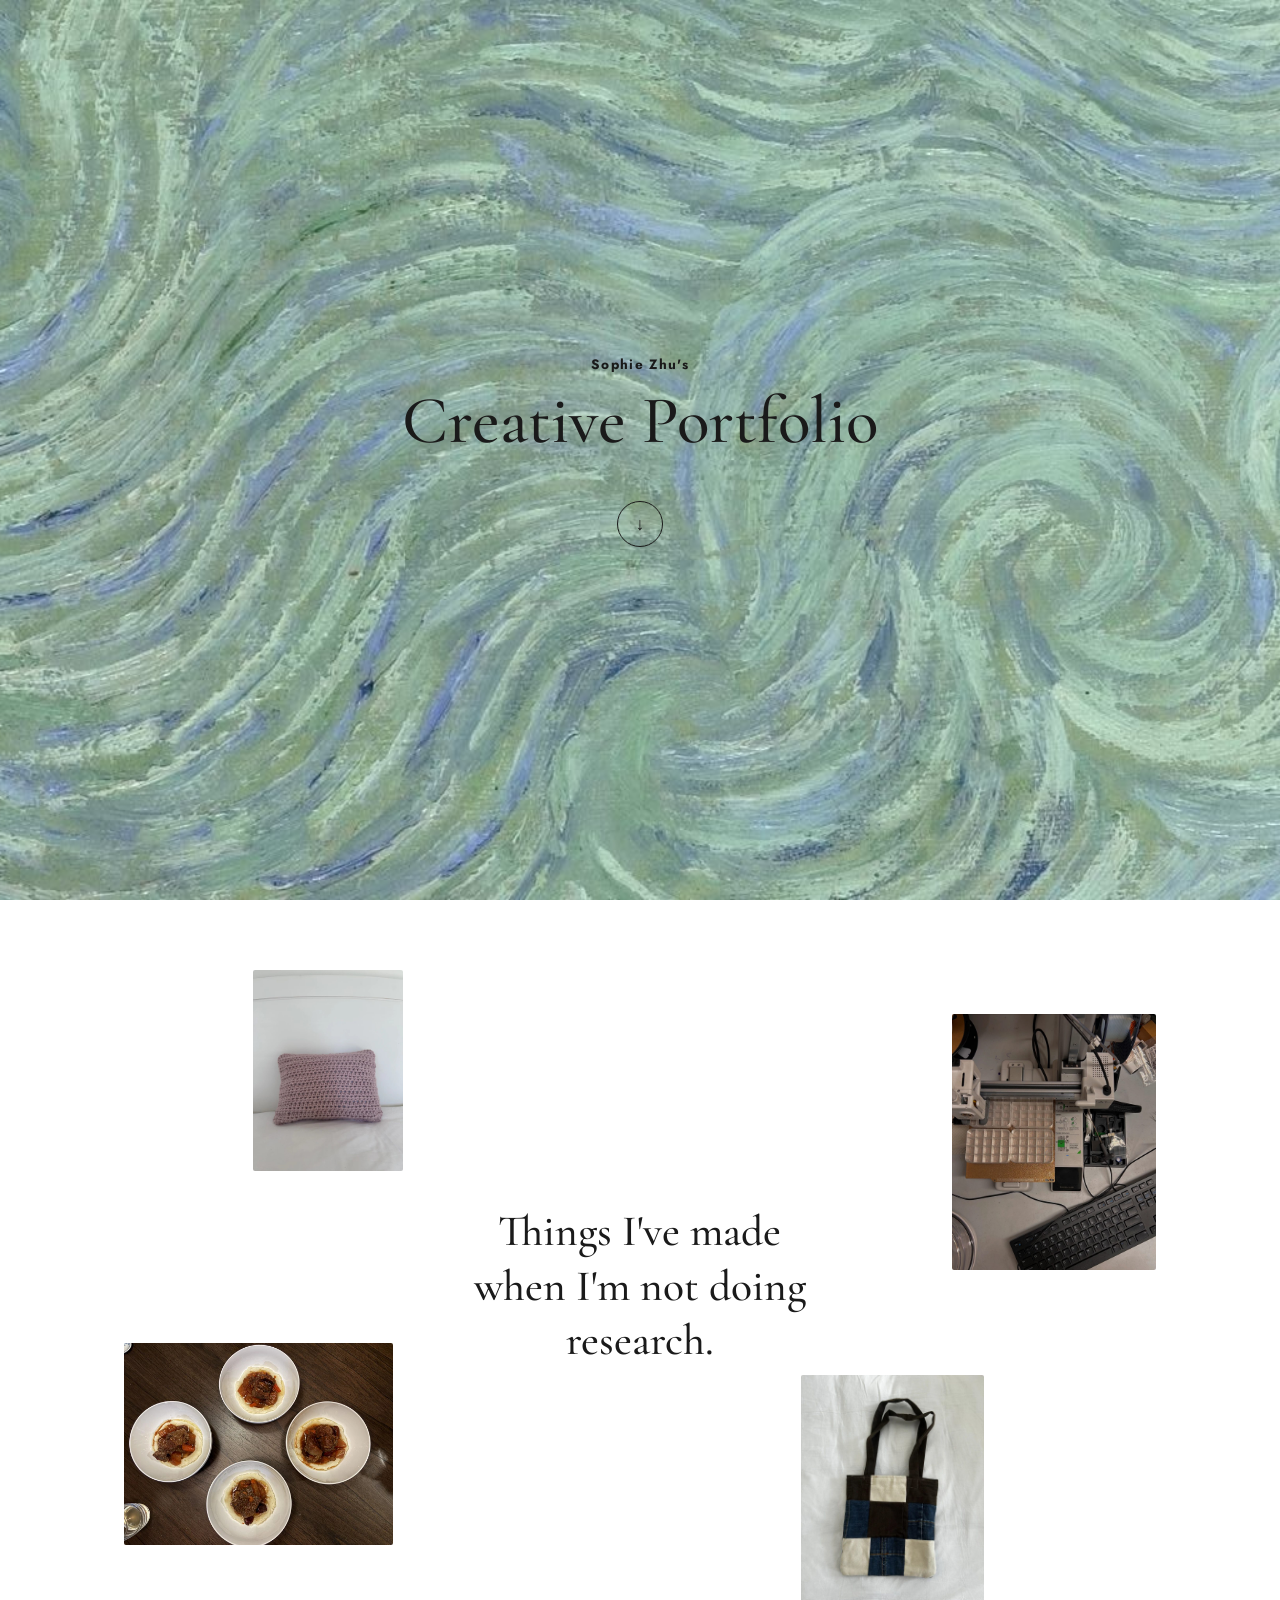
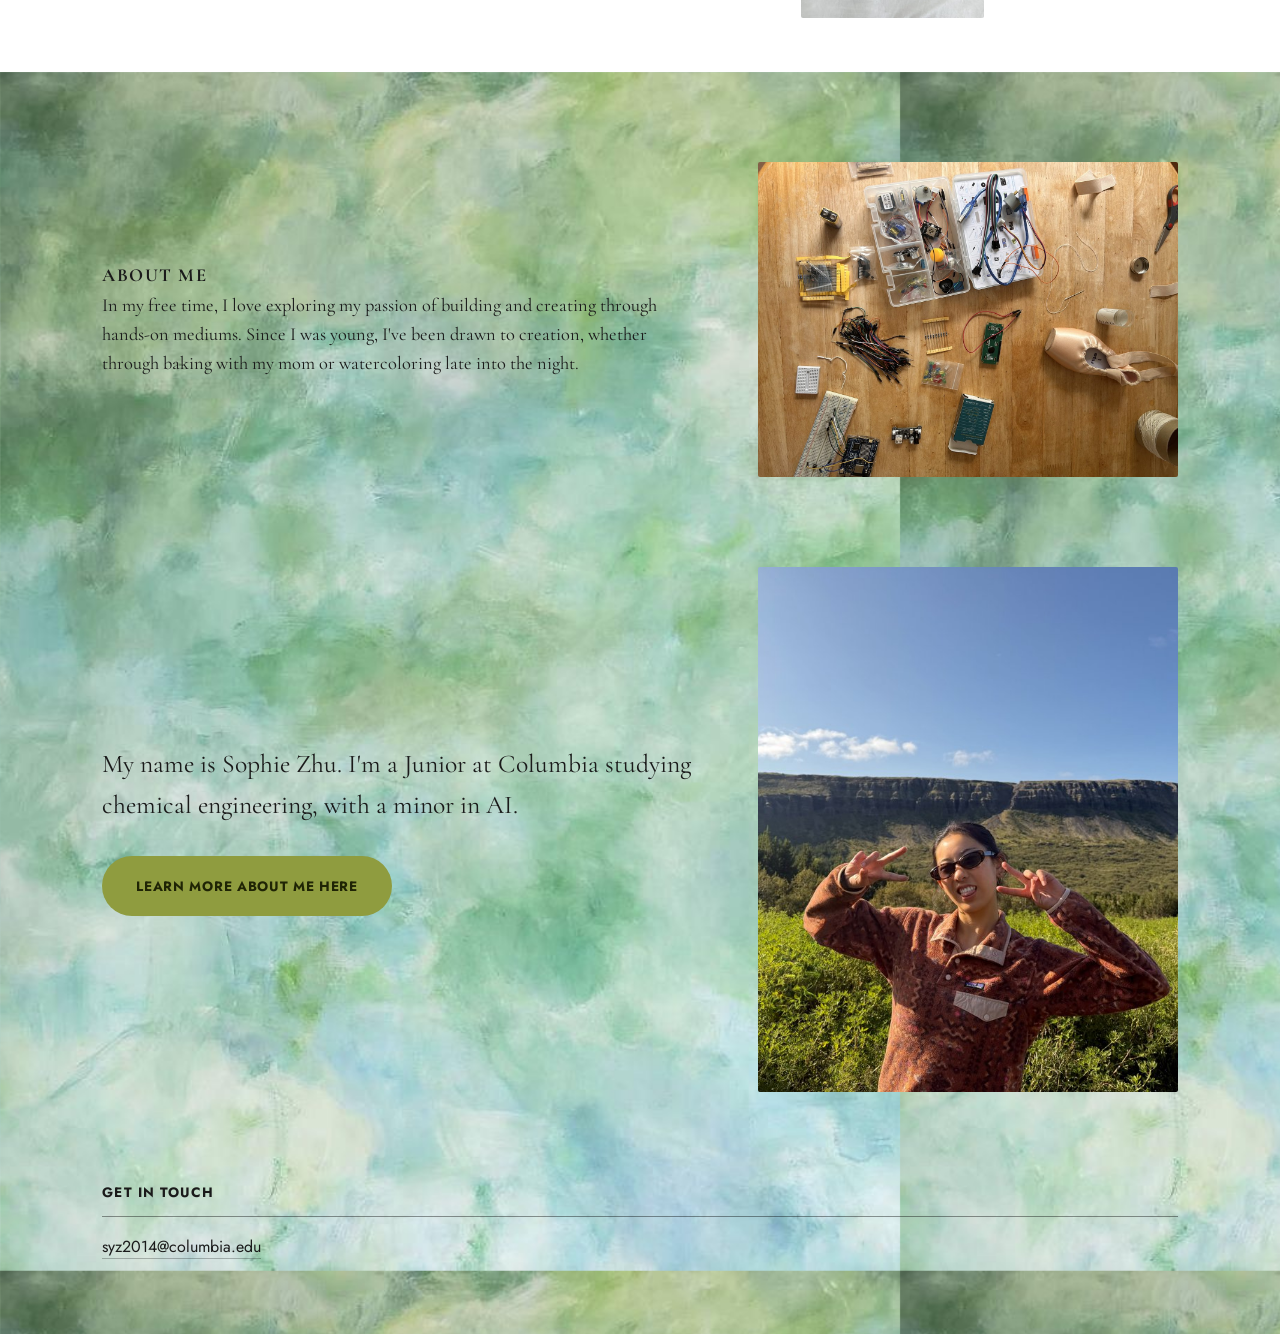
==== index.html @ 5729208d "Initial commit: Sophie Zhu creative portfolio Co-Authored-By: Claude Sonnet 5.5 <noreply@anthropic.c" ====
<!DOCTYPE html>
<html lang="en">
<head>
<meta charset="UTF-8">
<meta name="viewport" content="width=device-width, initial-scale=1.0">
<title>Sophie Zhu's Creative Portfolio</title>
<link rel="preconnect" href="https://fonts.googleapis.com">
<link rel="preconnect" href="https://fonts.gstatic.com" crossorigin>
<link href="https://fonts.googleapis.com/css2?family=Cormorant+Garamond:ital,wght@0,400;0,500;0,600;1,500&family=Jost:wght@400;500;600;700&display=swap" rel="stylesheet">
<link rel="stylesheet" href="styles.css">
</head>
<body>

<nav class="site-nav" id="siteNav">
  <a href="index.html">Home</a>
  <a href="works.html">Works</a>
</nav>

<header class="hero">
  <div class="hero-text">
    <p class="eyebrow">Sophie Zhu's</p>
    <h1>Creative Portfolio</h1>
    <a href="#intro" class="arrow-circle" aria-label="Scroll down">↓</a>
  </div>
</header>

<section class="intro" id="intro">
  <div class="intro-grid">
    <figure class="intro-photo photo-tl"><img src="images/crochet-pillowcase.jpg" alt="Crocheted pillowcase"></figure>
    <figure class="intro-photo photo-tr"><img src="images/printing-2ml-vial-organizers.jpg" alt="3D printer with vial organizers"></figure>
    <h2 class="intro-heading">Things I've made<br>when I'm not doing<br>research.</h2>
    <figure class="intro-photo photo-bl"><img src="images/cooking-korean-short-ribs.jpg" alt="Plated Korean short ribs"></figure>
    <figure class="intro-photo photo-br"><img src="images/sewing-patchwork-tote.jpg" alt="Patchwork tote bag"></figure>
  </div>
</section>

<section class="about-wrap">
  <div class="about-row">
    <div class="about-text">
      <p class="label">About Me</p>
      <p>In my free time, I love exploring my passion of building and creating through hands-on mediums. Since I was young, I've been drawn to creation, whether through baking with my mom or watercoloring late into the night.</p>
    </div>
    <figure class="about-photo"><img src="images/workbench.jpg" alt="Workbench with electronics and craft supplies"></figure>
  </div>

  <div class="about-row reverse">
    <figure class="about-photo bio-photo">
      <img src="images/personal-photo.jpg" alt="Sophie Zhu making a peace sign in front of a grassy cliffside">
    </figure>
    <div class="bio-text">
      <p>My name is Sophie Zhu. I'm a Junior at Columbia studying chemical engineering, with a minor in AI.</p>
      <a href="https://syz-2014.github.io" class="btn-pill" target="_blank" rel="noopener">Learn more about me here</a>
    </div>
  </div>

  <footer class="site-footer">
    <p class="label">Get in touch</p>
    <hr>
    <p><a href="mailto:syz2014@columbia.edu">syz2014@columbia.edu</a></p>
  </footer>
</section>

<script src="script.js"></script>
</body>
</html>
---- styles.css ----
:root {
  --ink: #1a1a1a;
  --olive: #8f9c3f;
  --olive-dark: #5e5c2b;
  --cream: #f4f3ef;
  --nav-height: 45px;

  --font-serif: 'Cormorant Garamond', Georgia, serif;
  --font-sans: 'Jost', 'Helvetica Neue', Arial, sans-serif;
}

* { box-sizing: border-box; }
html { scroll-behavior: smooth; }

body {
  margin: 0;
  font-family: var(--font-sans);
  color: var(--ink);
  background: var(--cream);
  overflow-x: hidden;
}

/* ---------- Nav ---------- */
.site-nav {
  position: fixed;
  top: 0;
  left: 0;
  width: 100%;
  height: var(--nav-height);
  background: url('images/hero-bg.jpg');
  background-size: cover;
  background-position: center;
  background-repeat: no-repeat;
  display: flex;
  align-items: center;
  justify-content: center;
  gap: 70px;
  z-index: 100;
  opacity: 0;
  transform: translateY(-100%);
  transition: opacity 0.4s ease, transform 0.4s ease;
}

.site-nav.nav-visible {
  opacity: 1;
  transform: translateY(0);
}

.site-nav a {
  font-family: var(--font-serif);
  font-weight: 600;
  font-size: 1.3rem;
  color: #fff;
  text-decoration: none;
  text-shadow: 0 1px 3px rgba(0,0,0,0.35);
}

/* ---------- Hero (home) ---------- */
.hero {
  min-height: 100vh;
  display: flex;
  align-items: center;
  justify-content: center;
  text-align: center;
  background: url('images/hero-bg.jpg');
  background-size: cover;
  background-position: center;
  background-repeat: no-repeat;
}

.hero-text .eyebrow {
  font-weight: 700;
  letter-spacing: 0.1em;
  font-size: 0.85rem;
  margin: 0 0 6px;
  color: #1a1a1a;
}

.hero-text h1 {
  font-family: var(--font-serif);
  font-weight: 500;
  font-size: clamp(2.6rem, 6vw, 4.2rem);
  margin: 0 0 40px;
  color: #1a1a1a;
}

.arrow-circle {
  display: inline-flex;
  align-items: center;
  justify-content: center;
  width: 46px;
  height: 46px;
  border-radius: 50%;
  border: 1.5px solid #1a1a1a;
  color: #1a1a1a;
  text-decoration: none;
  font-size: 1.1rem;
  animation: bob 2.2s ease-in-out infinite;
}

@keyframes bob {
  0%, 100% { transform: translateY(0); }
  50% { transform: translateY(8px); }
}

/* ---------- Intro ---------- */
.intro {
  background: #fff;
  padding: 70px 8vw;
}

.intro-grid {
  position: relative;
  max-width: 1100px;
  margin: 0 auto;
  aspect-ratio: 1054 / 620;
}

.intro-photo {
  position: absolute;
  margin: 0;
}

.photo-tl { left: 14%; top: 0%;   width: 14%; }
.photo-tr { left: 79%; top: 7%;   width: 19%; }
.photo-bl { left: 2%;  top: 59%;  width: 25%; }
.photo-br { left: 65%; top: 64%;  width: 17%; }

.intro-photo img {
  width: 100%;
  height: auto;
  display: block;
  border-radius: 2px;
}

.intro-heading {
  position: absolute;
  left: 50%;
  top: 50%;
  transform: translate(-50%, -50%);
  width: 52%;
  font-family: var(--font-serif);
  font-weight: 500;
  font-size: clamp(1.6rem, 3.4vw, 3rem);
  text-align: center;
  line-height: 1.25;
  margin: 0;
}

/* ---------- About / Bio / Footer wrap ---------- */
.about-wrap {
  background: url('images/about-bg.jpg');
  background-size: 900px auto;
  background-repeat: repeat;
  padding: 90px 8vw 60px;
}

.about-row {
  max-width: 1100px;
  margin: 0 auto 90px;
  display: flex;
  align-items: center;
  gap: 60px;
  flex-wrap: wrap;
}

.about-row.reverse { flex-direction: row-reverse; }

.label {
  font-weight: 700;
  letter-spacing: 0.08em;
  text-transform: uppercase;
  font-size: 0.85rem;
  margin: 0 0 16px;
}

.about-text, .bio-text {
  flex: 1 1 340px;
}

.about-text p, .bio-text p {
  font-family: var(--font-serif);
  font-size: 1.15rem;
  line-height: 1.6;
  margin: 0;
}

.bio-text p {
  font-size: 1.6rem;
  margin-bottom: 30px;
}

.about-photo {
  flex: 1 1 340px;
  margin: 0;
  max-width: 420px;
}

.about-photo img {
  width: 100%;
  height: auto;
  display: block;
  border-radius: 2px;
}

.bio-photo {
  aspect-ratio: 4 / 5;
  overflow: hidden;
}

.bio-photo img {
  width: 100%;
  height: 100%;
  object-fit: cover;
  object-position: center 30%;
}

.btn-pill {
  display: inline-block;
  background: var(--olive);
  color: #1f2405;
  font-family: var(--font-sans);
  font-weight: 700;
  letter-spacing: 0.05em;
  text-transform: uppercase;
  font-size: 0.85rem;
  text-decoration: none;
  padding: 20px 34px;
  border-radius: 999px;
  transition: transform 0.15s ease, opacity 0.15s ease;
}

.btn-pill:hover { transform: translateY(-2px); opacity: 0.92; }

.site-footer {
  max-width: 1100px;
  margin: 0 auto;
}

.site-footer .label { margin-bottom: 14px; }
.site-footer hr {
  border: none;
  border-top: 1px solid rgba(0,0,0,0.4);
  margin: 0 0 18px;
}

.site-footer a {
  color: var(--ink);
  text-decoration: none;
  font-size: 1rem;
  border-bottom: 1px solid rgba(0,0,0,0.25);
}

/* ---------- Works page header ---------- */
.works-header {
  padding: calc(var(--nav-height) + 60px) 8vw 70px;
  background: url('images/works-bg.jpg');
  background-size: cover;
  background-position: center;
  background-repeat: no-repeat;
}

.works-header h1 {
  font-family: var(--font-sans);
  font-weight: 700;
  font-size: 2.4rem;
  margin: 0 0 8px;
  letter-spacing: 0.02em;
}

.works-subtitle {
  font-family: var(--font-serif);
  font-style: italic;
  font-size: 1.1rem;
  margin: 0 0 50px;
}

.category-links {
  display: grid;
  grid-template-columns: 1fr 1fr;
  gap: 40px;
  max-width: 700px;
}

.category-col {
  display: flex;
  flex-direction: column;
}

.category-links a {
  font-family: var(--font-sans);
  font-size: 1.5rem;
  font-weight: 500;
  color: var(--ink);
  text-decoration: none;
  padding-bottom: 14px;
  margin-bottom: 22px;
  border-bottom: 1px solid rgba(0,0,0,0.5);
  transition: opacity 0.15s ease;
}

.category-links a:hover { opacity: 0.6; }

/* ---------- Works body ---------- */
.works-body {
  background: var(--cream);
  padding: 10px 8vw 40px;
}

.category {
  max-width: 1100px;
  margin: 0 auto;
  padding: 60px 0 20px;
  scroll-margin-top: calc(var(--nav-height) + 10px);
}

.category h2 {
  font-family: var(--font-sans);
  font-weight: 700;
  text-transform: uppercase;
  font-size: 1rem;
  letter-spacing: 0.06em;
  margin: 0 0 14px;
}

.category > h2 + hr,
.category hr {
  border: none;
  border-top: 1.5px solid var(--ink);
}

.category h2 {
  padding-bottom: 14px;
  border-bottom: 1.5px solid var(--ink);
}

.gallery {
  display: grid;
  grid-template-columns: repeat(3, 1fr);
  column-gap: 30px;
  row-gap: 40px;
  margin-top: 40px;
  align-items: start;
}

.gallery figure {
  margin: 0;
}

.gallery figure:nth-child(3n+2) {
  margin-top: 70px;
  max-width: 88%;
  justify-self: center;
}

.gallery img {
  width: 100%;
  height: auto;
  display: block;
  border-radius: 2px;
  margin-bottom: 10px;
}

.gallery figcaption h3 {
  font-family: var(--font-serif);
  font-weight: 600;
  font-size: 1.05rem;
  margin: 0 0 4px;
}

.gallery figcaption p {
  font-size: 0.82rem;
  line-height: 1.5;
  margin: 0 0 2px;
  color: rgba(0,0,0,0.75);
}

.gallery figcaption .meta {
  font-weight: 600;
  color: rgba(0,0,0,0.5);
}

/* ---------- Responsive ---------- */
@media (max-width: 900px) {
  .intro-grid {
    aspect-ratio: auto;
    display: flex;
    flex-direction: column;
    align-items: center;
    gap: 30px;
  }
  .intro-grid > * {
    position: static;
    width: auto;
    max-width: 240px;
    transform: none;
  }
  .intro-heading {
    order: -1;
    max-width: 100%;
    text-align: center;
  }
  .gallery { grid-template-columns: repeat(2, 1fr); }
  .gallery figure:nth-child(3n+2) { margin-top: 0; max-width: none; justify-self: stretch; }
  .gallery figure:nth-child(even) { margin-top: 60px; }
}

@media (max-width: 640px) {
  .site-nav { gap: 40px; }
  .hero-text h1 { font-size: 2.4rem; }
  .about-row, .about-row.reverse { flex-direction: column; }
  .category-links { grid-template-columns: 1fr; }
  .gallery { grid-template-columns: 1fr; }
  .gallery figure:nth-child(even) { margin-top: 0; }
  .works-header { padding: calc(var(--nav-height) + 30px) 6vw 50px; }
  .intro, .about-wrap, .works-body { padding-left: 6vw; padding-right: 6vw; }
}
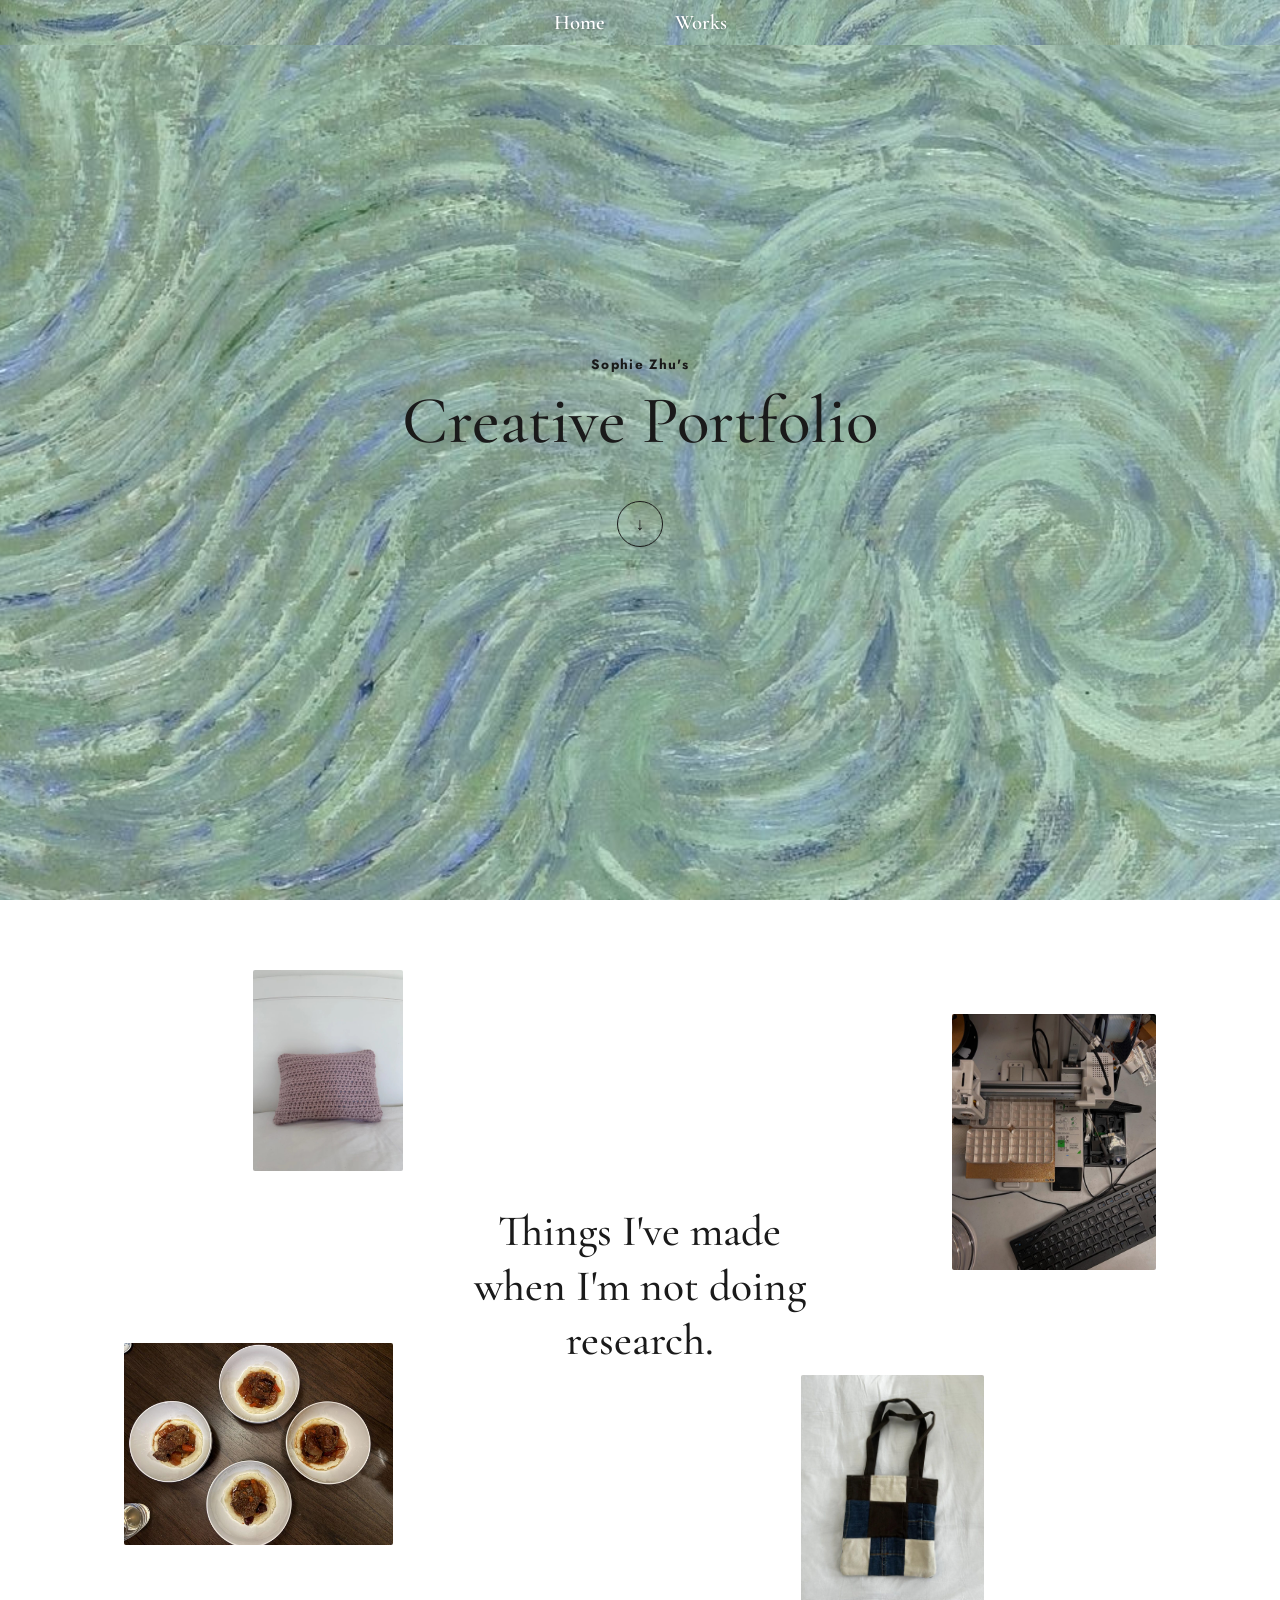
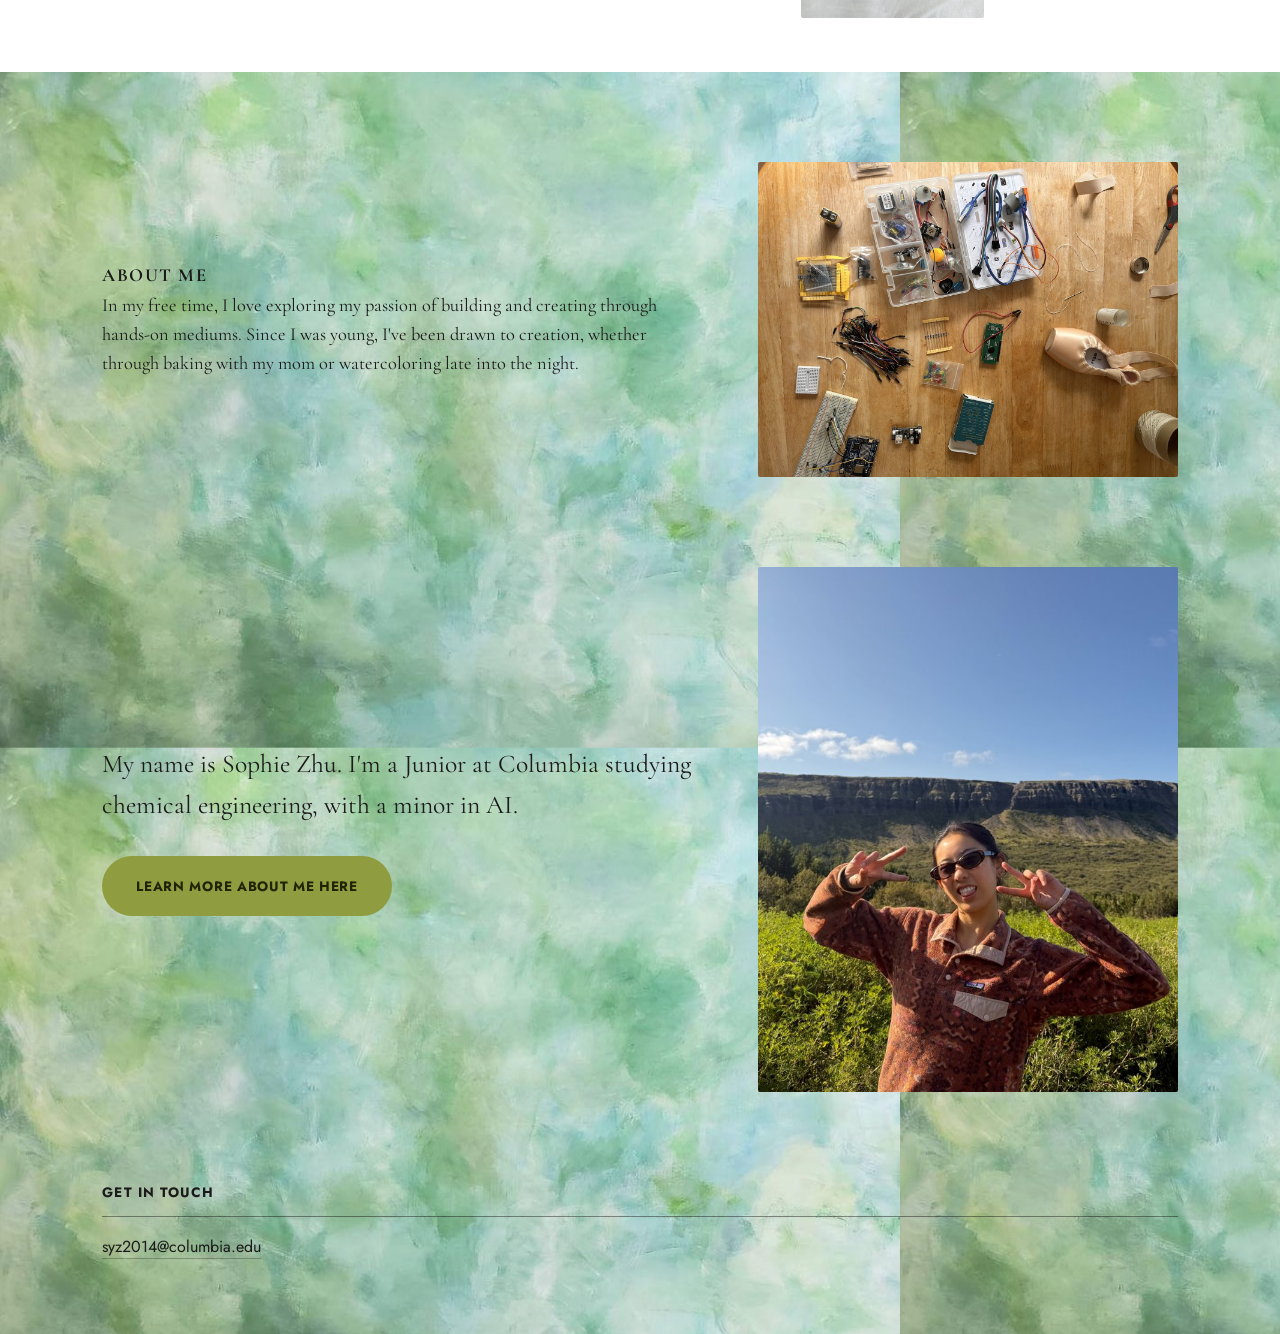
==== commit e22f7438: "Always-visible nav, white Works header text, rotated photos Co-Authored-By: Claude Sonnet 5.5 <norep" ====
--- a/index.html
+++ b/index.html
@@ -60,6 +60,5 @@
   </footer>
 </section>
 
-<script src="script.js"></script>
 </body>
 </html>
--- a/styles.css
+++ b/styles.css
@@ -36,14 +36,6 @@
   justify-content: center;
   gap: 70px;
   z-index: 100;
-  opacity: 0;
-  transform: translateY(-100%);
-  transition: opacity 0.4s ease, transform 0.4s ease;
-}
-
-.site-nav.nav-visible {
-  opacity: 1;
-  transform: translateY(0);
 }
 
 .site-nav a {
@@ -266,6 +258,8 @@
   font-size: 2.4rem;
   margin: 0 0 8px;
   letter-spacing: 0.02em;
+  color: #fff;
+  text-shadow: 0 1px 6px rgba(0,0,0,0.35);
 }
 
 .works-subtitle {
@@ -273,6 +267,8 @@
   font-style: italic;
   font-size: 1.1rem;
   margin: 0 0 50px;
+  color: #fff;
+  text-shadow: 0 1px 5px rgba(0,0,0,0.35);
 }
 
 .category-links {
@@ -291,11 +287,12 @@
   font-family: var(--font-sans);
   font-size: 1.5rem;
   font-weight: 500;
-  color: var(--ink);
+  color: #fff;
+  text-shadow: 0 1px 5px rgba(0,0,0,0.35);
   text-decoration: none;
   padding-bottom: 14px;
   margin-bottom: 22px;
-  border-bottom: 1px solid rgba(0,0,0,0.5);
+  border-bottom: 1px solid rgba(255,255,255,0.8);
   transition: opacity 0.15s ease;
 }
 
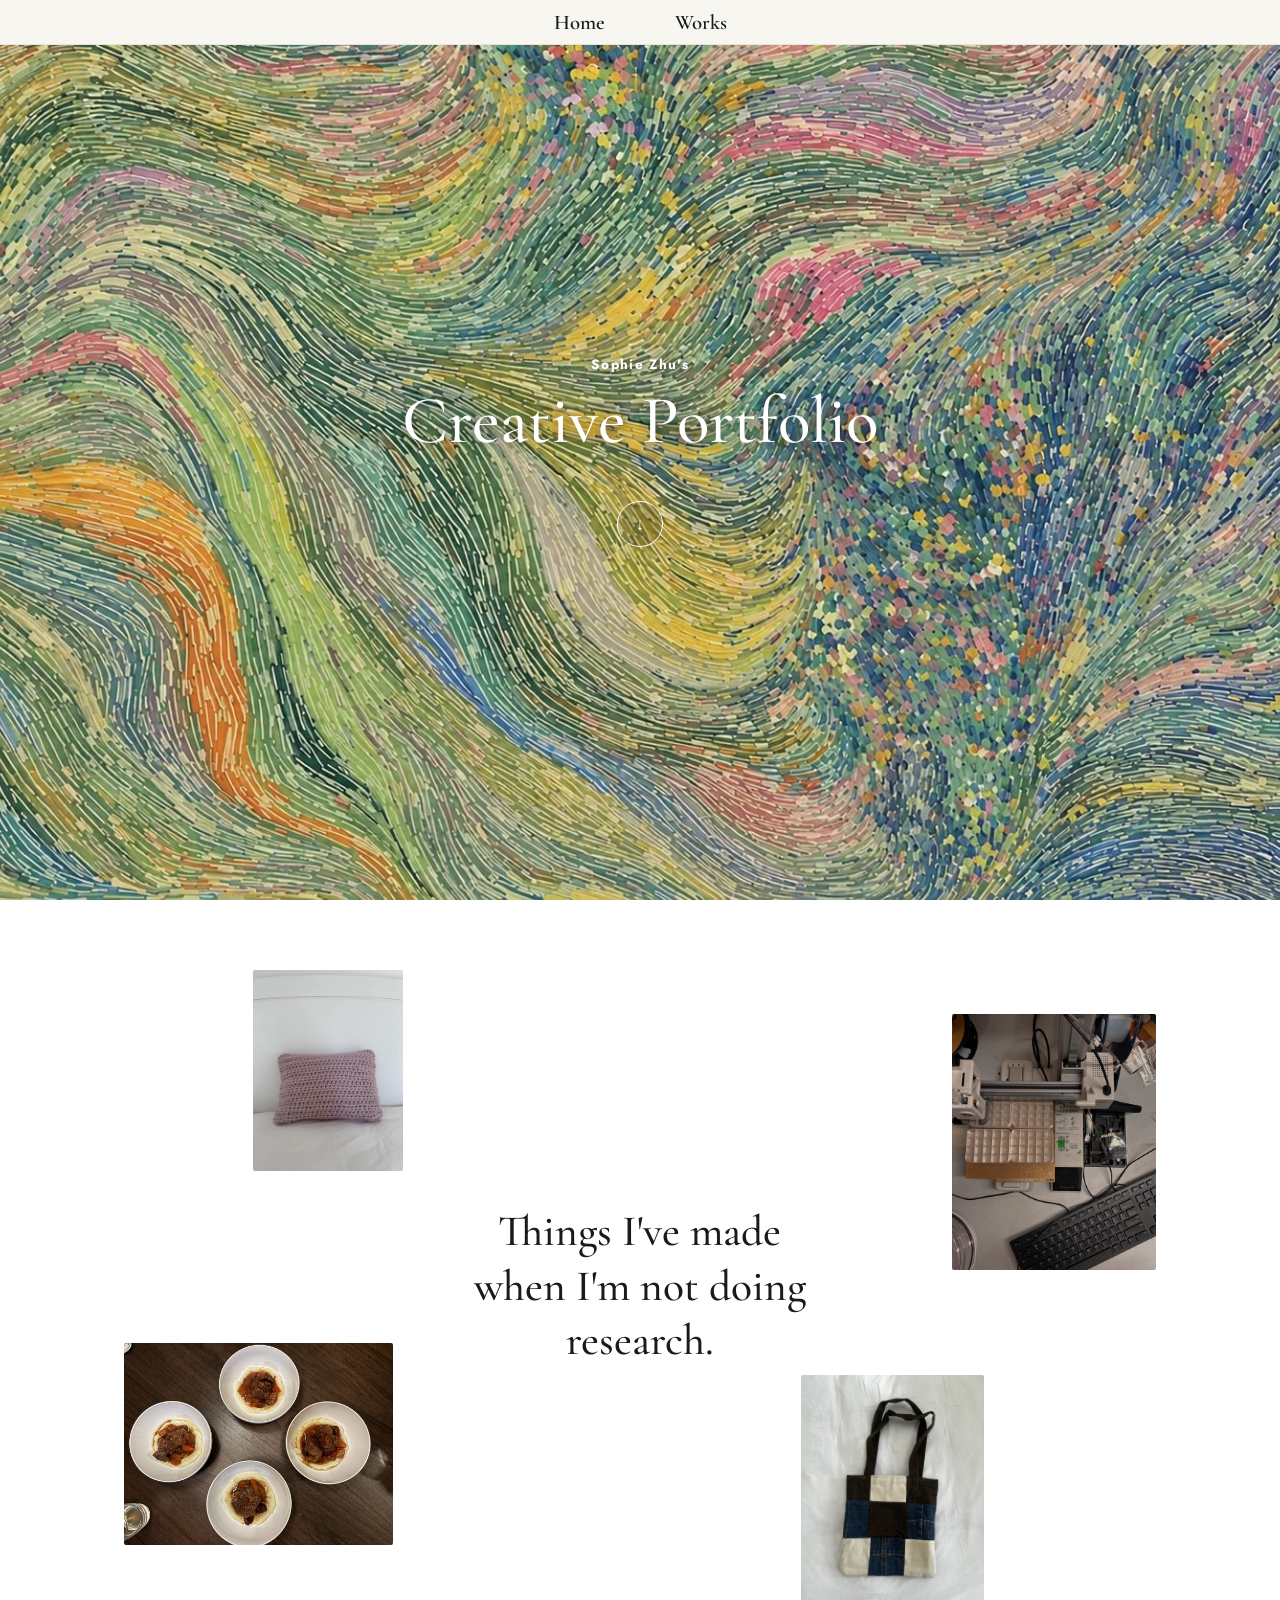
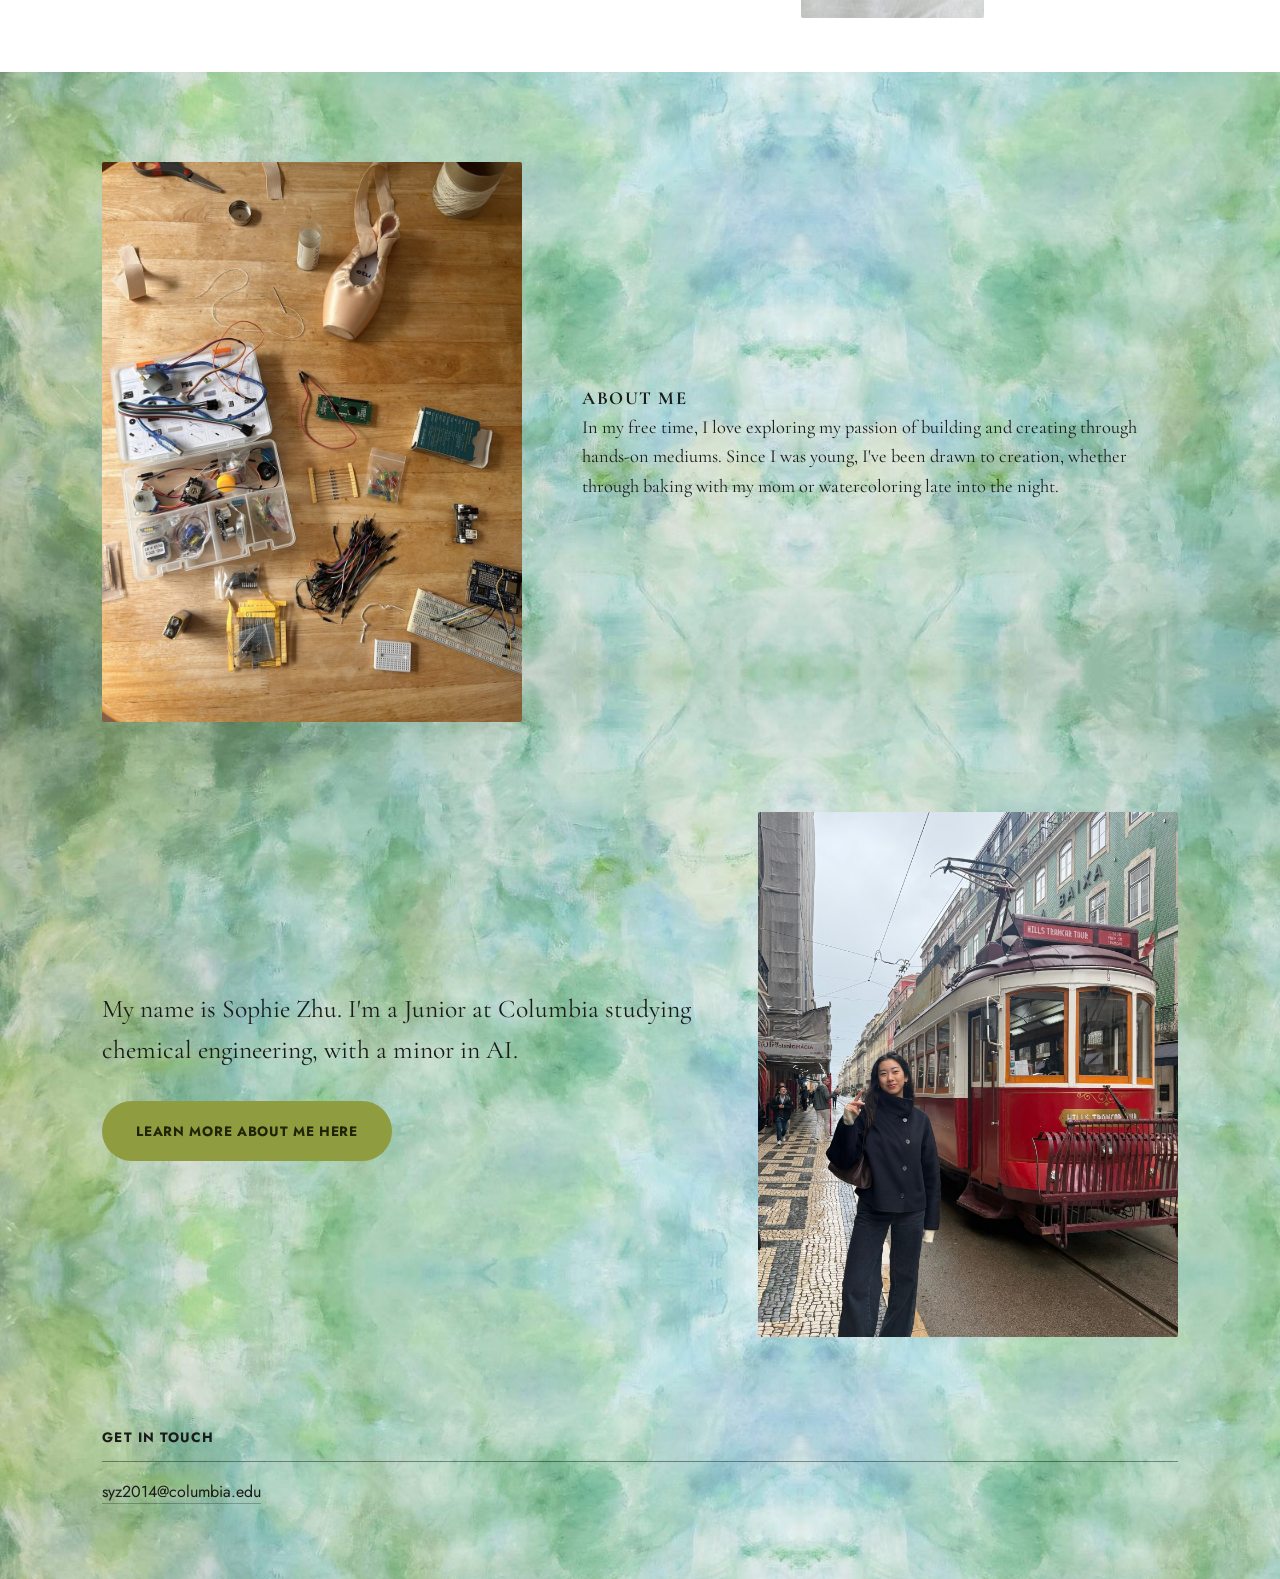
==== commit 33d6689b: "Off-white nav bar, alternate About rows (photo/words, words/photo) Co-Authored-By: Claude Sonnet 5.5" ====
--- a/index.html
+++ b/index.html
@@ -35,7 +35,7 @@
 </section>
 
 <section class="about-wrap">
-  <div class="about-row">
+  <div class="about-row reverse">
     <div class="about-text">
       <p class="label">About Me</p>
       <p>In my free time, I love exploring my passion of building and creating through hands-on mediums. Since I was young, I've been drawn to creation, whether through baking with my mom or watercoloring late into the night.</p>
--- a/styles.css
+++ b/styles.css
@@ -27,10 +27,8 @@
   left: 0;
   width: 100%;
   height: var(--nav-height);
-  background: url('images/hero-bg.jpg');
-  background-size: cover;
-  background-position: center;
-  background-repeat: no-repeat;
+  background: #f8f6f1;
+  border-bottom: 1px solid rgba(0,0,0,0.08);
   display: flex;
   align-items: center;
   justify-content: center;
@@ -42,10 +40,12 @@
   font-family: var(--font-serif);
   font-weight: 600;
   font-size: 1.3rem;
-  color: #fff;
+  color: var(--ink);
   text-decoration: none;
-  text-shadow: 0 1px 3px rgba(0,0,0,0.35);
-}
+  transition: opacity 0.15s ease;
+}
+
+.site-nav a:hover { opacity: 0.55; }
 
 /* ---------- Hero (home) ---------- */
 .hero {
@@ -54,7 +54,7 @@
   align-items: center;
   justify-content: center;
   text-align: center;
-  background: url('images/hero-bg.jpg');
+  background: url('images/hero-bg-web.jpg');
   background-size: cover;
   background-position: center;
   background-repeat: no-repeat;
@@ -65,7 +65,8 @@
   letter-spacing: 0.1em;
   font-size: 0.85rem;
   margin: 0 0 6px;
-  color: #1a1a1a;
+  color: #fff;
+  text-shadow: 0 1px 8px rgba(0,0,0,0.55);
 }
 
 .hero-text h1 {
@@ -73,7 +74,8 @@
   font-weight: 500;
   font-size: clamp(2.6rem, 6vw, 4.2rem);
   margin: 0 0 40px;
-  color: #1a1a1a;
+  color: #fff;
+  text-shadow: 0 2px 14px rgba(0,0,0,0.6);
 }
 
 .arrow-circle {
@@ -83,8 +85,9 @@
   width: 46px;
   height: 46px;
   border-radius: 50%;
-  border: 1.5px solid #1a1a1a;
-  color: #1a1a1a;
+  border: 1.5px solid #fff;
+  color: #fff;
+  background: rgba(0,0,0,0.15);
   text-decoration: none;
   font-size: 1.1rem;
   animation: bob 2.2s ease-in-out infinite;
@@ -141,8 +144,8 @@
 
 /* ---------- About / Bio / Footer wrap ---------- */
 .about-wrap {
-  background: url('images/about-bg.jpg');
-  background-size: 900px auto;
+  background: url('images/about-bg-seamless.jpg');
+  background-size: 1600px auto;
   background-repeat: repeat;
   padding: 90px 8vw 60px;
 }
